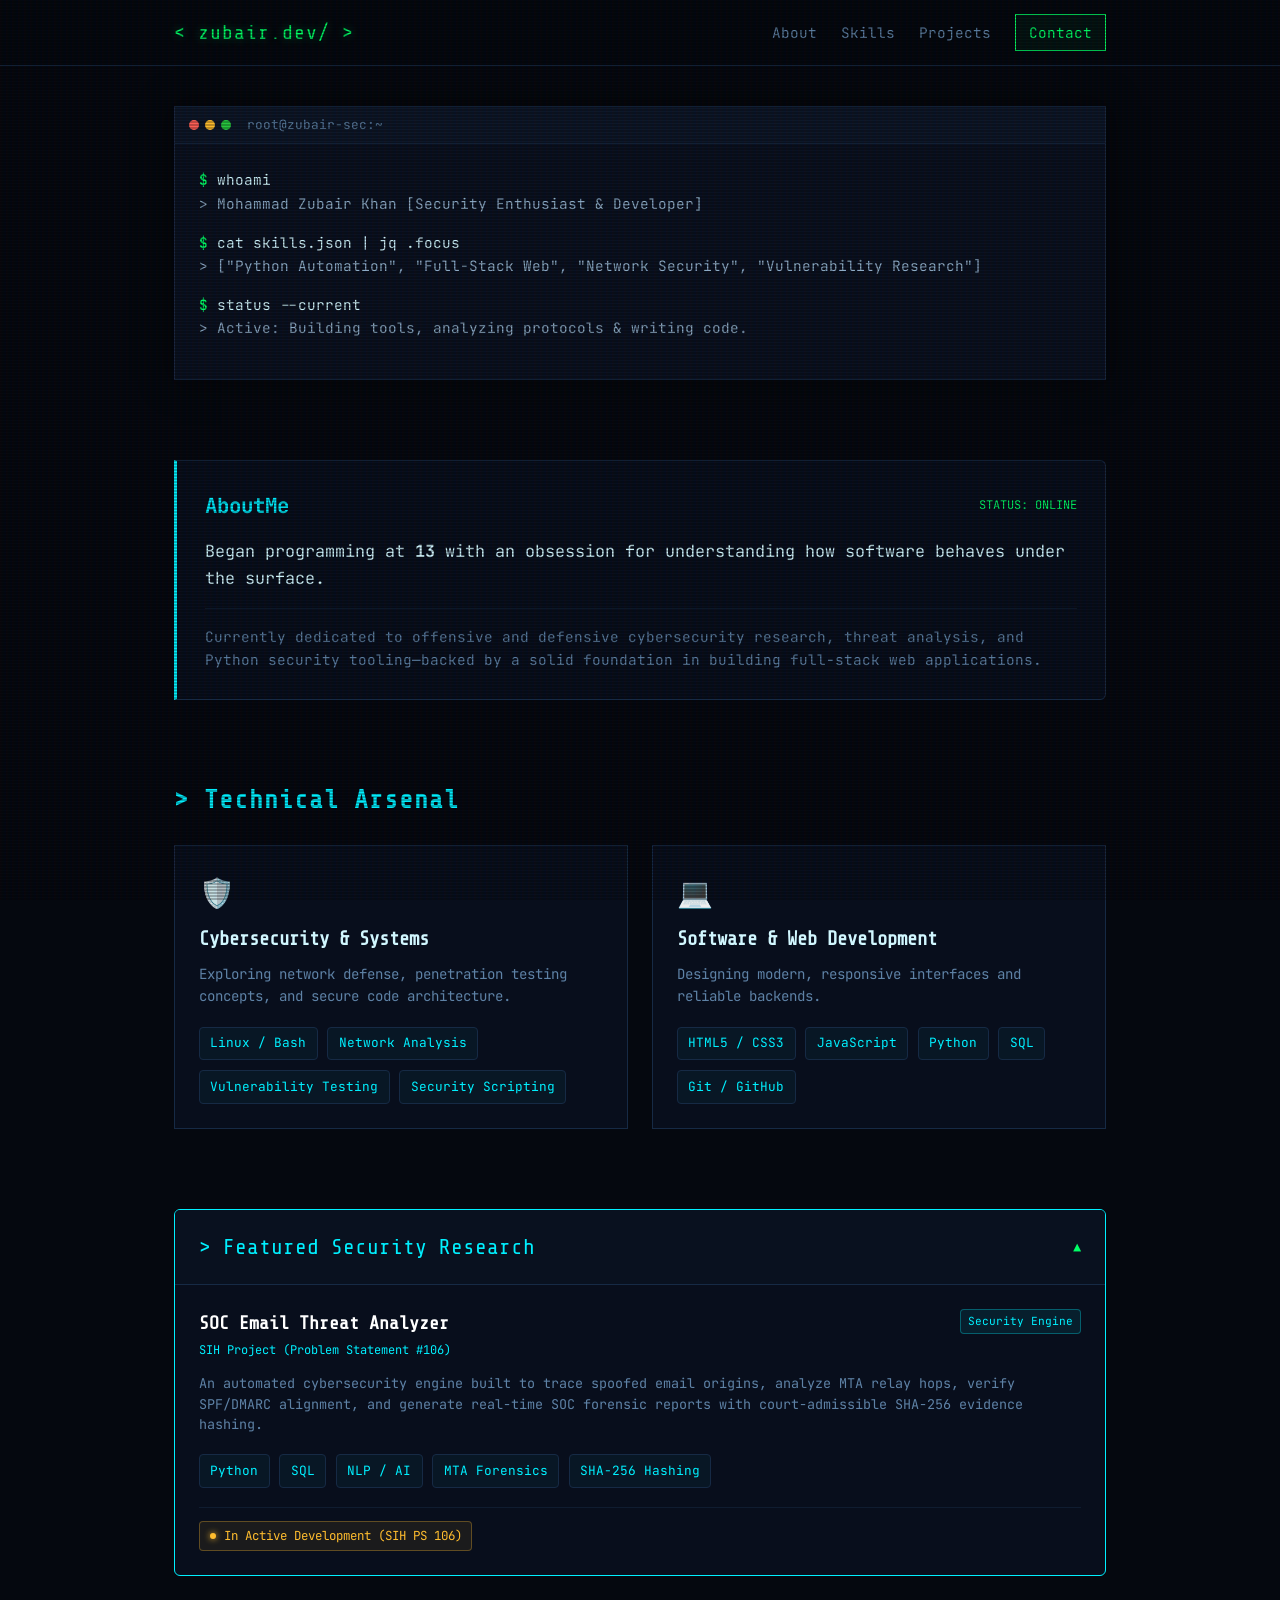
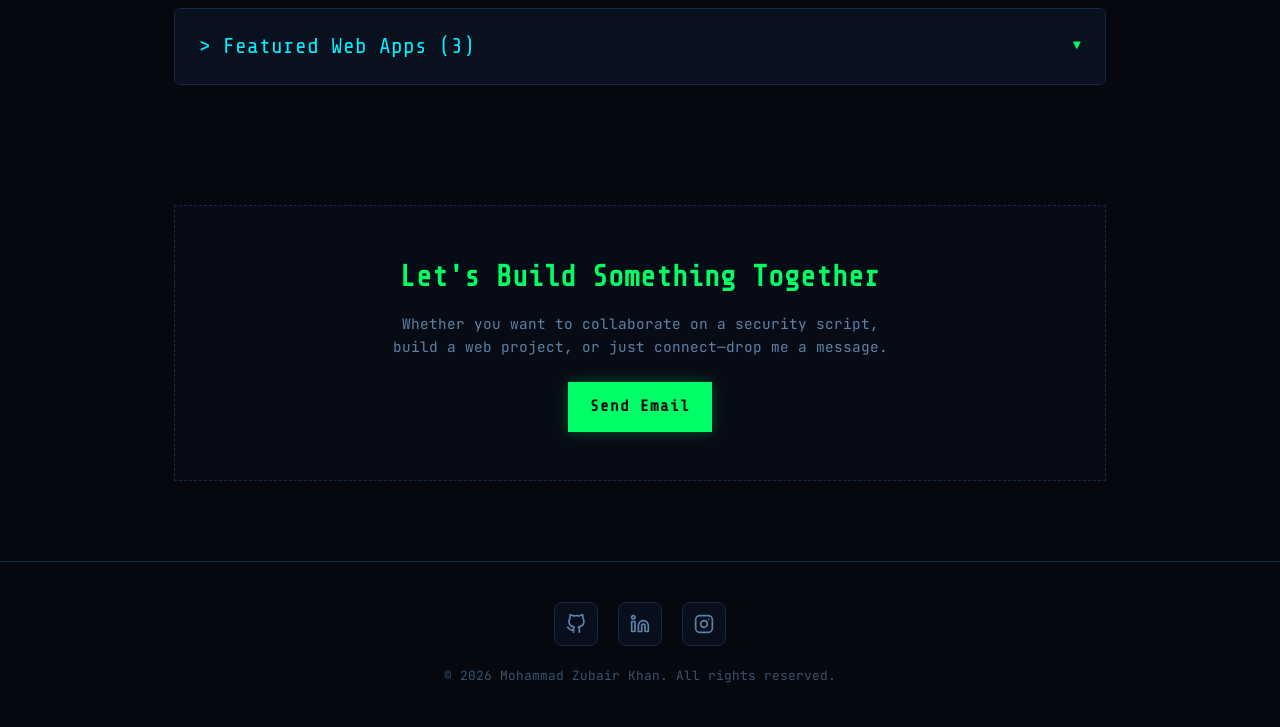
==== index.html @ 0b5e633c "Add files via upload" ====
<!DOCTYPE html>
<html lang="en">
<head>
  <meta charset="UTF-8">
  <meta name="viewport" content="width=device-width, initial-scale=1.0">
  <title>Mohammad Zubair Khan</title>
  <link rel="icon" type="image/svg+xml" href="favicon.svg">  <link rel="preconnect" href="https://fonts.googleapis.com">
  <link rel="preconnect" href="https://fonts.gstatic.com" crossorigin>
  <link href="https://fonts.googleapis.com/css2?family=JetBrains+Mono:wght@400;500;700&family=Share+Tech+Mono&display=swap" rel="stylesheet">
  <link rel="stylesheet" href="styles.css">
</head>
<body>

  <!-- Navbar -->
  <header class="navbar">
    <div class="nav-container">
      <a href="#" class="logo">&lt; zubair.dev/ &gt;</a>
      <nav class="nav-links">
        <a href="#about">About</a>
        <a href="#skills">Skills</a>
        <a href="#projects">Projects</a>
        <a href="#contact" class="nav-btn">Contact</a>
      </nav>
    </div>
  </header>

  <main class="container">
    
    <!-- Hero / Terminal Section -->
    <section class="hero-section">
      <div class="terminal-box">
        <div class="terminal-bar">
          <span class="dot red"></span>
          <span class="dot yellow"></span>
          <span class="dot green"></span>
          <span class="terminal-user">root@zubair-sec:~</span>
        </div>
        <div class="terminal-content">
          <p><span class="cmd">$</span> whoami</p>
          <p class="output">&gt; Mohammad Zubair Khan [Security Enthusiast &amp; Developer]</p>
          <p><span class="cmd">$</span> cat skills.json | jq .focus</p>
          <p class="output">&gt; ["Python Automation", "Full-Stack Web", "Network Security", "Vulnerability Research"]</p>
          <p><span class="cmd">$</span> status --current</p>
          <p class="output">&gt; Active: Building tools, analyzing protocols &amp; writing code.</p>
        </div>
      </div>
    </section>

    <!-- About Section -->
    <section class="about-section" id="about">
      <div class="hud-card">
        <div class="hud-header">
          <span class="hud-tag">AboutMe</span>
          <span class="hud-status">STATUS: ONLINE</span>
        </div>
        <p class="hud-lead">Began programming at <strong>13</strong> with an obsession for understanding how software behaves under the surface.</p>
        <div class="hud-divider"></div>
        <p class="hud-sub">Currently dedicated to offensive and defensive cybersecurity research, threat analysis, and Python security tooling—backed by a solid foundation in building full-stack web applications.</p>
      </div>
    </section>

    <!-- Skills Section -->
    <section class="skills-section" id="skills">
      <h2 class="section-title">&gt; Technical Arsenal</h2>
      <div class="skills-grid">
          <div class="skill-card">
          <div class="skill-icon">🛡️</div>
          <h3>Cybersecurity &amp; Systems</h3>
          <p>Exploring network defense, penetration testing concepts, and secure code architecture.</p>
          <div class="tags">
            <span>Linux / Bash</span>
            <span>Network Analysis</span>
            <span>Vulnerability Testing</span>
            <span>Security Scripting</span>
          </div>
        </div>
        <div class="skill-card">
          <div class="skill-icon">💻</div>
          <h3>Software &amp; Web Development</h3>
          <p>Designing modern, responsive interfaces and reliable backends.</p>
          <div class="tags">
            <span>HTML5 / CSS3</span>
            <span>JavaScript</span>
            <span>Python</span>
            <span>SQL</span>
            <span>Git / GitHub</span>
          </div>
        </div>
      </div>
    </section>

    <!-- Projects Section -->
    <section class="projects-section" id="projects">
      <!-- Dropdown 1: Security Research -->
      <details class="project-dropdown" open>
        <summary class="dropdown-header">
          <span class="dropdown-title">&gt; Featured Security Research</span>
          <span class="dropdown-icon">▼</span>
        </summary>
        <div class="dropdown-content">
          <div class="project-header">
            <div>
              <h3 class="project-title">SOC Email Threat Analyzer</h3>
              <span class="project-meta">SIH Project (Problem Statement #106)</span>
            </div>
            <span class="project-tag">Security Engine</span>
          </div>
          <p class="project-desc">An automated cybersecurity engine built to trace spoofed email origins, analyze MTA relay hops, verify SPF/DMARC alignment, and generate real-time SOC forensic reports with court-admissible SHA-256 evidence hashing.</p>
          <div class="tags">
            <span>Python</span>
            <span>SQL</span>
            <span>NLP / AI</span>
            <span>MTA Forensics</span>
            <span>SHA-256 Hashing</span>
          </div>
          <div class="project-footer">
            <span class="status-pill wip"><span class="pulse-dot yellow"></span> In Active Development (SIH PS 106)</span>
          </div>
        </div>
      </details>

      <!-- Dropdown 2: Web Apps -->
      <details class="project-dropdown">
        <summary class="dropdown-header">
          <span class="dropdown-title">&gt; Featured Web Apps (3)</span>
          <span class="dropdown-icon">▼</span>
        </summary>
        <div class="dropdown-content">
          <div class="web-projects-grid">
            
            <div class="project-card">
              <div class="project-header">
                <h3 class="project-title">GafferGrid</h3>
                <span class="project-tag">Web App</span>
              </div>
              <p class="project-desc">A custom CSS Grid and responsive UI layout utility designed for dynamic content structuring and fluid alignment.</p>
              <div class="tags">
                <span>JavaScript</span>
                <span>CSS Grid</span>
                <span>DOM API</span>
              </div>
              <div class="project-footer dual">
                <a href="https://github.com/iszubairkhan/GafferGrid" target="_blank" rel="noopener noreferrer" class="code-link">&lt;Code /&gt;</a>
                <a href="https://iszubairkhan.github.io/GafferGrid/" target="_blank" rel="noopener noreferrer" class="demo-link">[Live Demo &nearr;]</a>
              </div>
            </div>

            <div class="project-card">
              <div class="project-header">
                <h3 class="project-title">Roshambo Game</h3>
                <span class="project-tag">Game</span>
              </div>
              <p class="project-desc">Interactive Rock-Paper-Scissors game featuring automated decision logic, animations, and real-time score tracking.</p>
              <div class="tags">
                <span>JavaScript</span>
                <span>DOM Events</span>
                <span>CSS3</span>
              </div>
              <div class="project-footer dual">
                <a href="https://github.com/iszubairkhan/Roshambo.game" target="_blank" rel="noopener noreferrer" class="code-link">&lt;Code /&gt;</a>
                <a href="https://iszubairkhan.github.io/Roshambo.game/" target="_blank" rel="noopener noreferrer" class="demo-link">[Live Demo &nearr;]</a>
              </div>
            </div>

            <div class="project-card">
              <div class="project-header">
                <h3 class="project-title">Drum-Kit Audio</h3>
                <span class="project-tag">Web Audio</span>
              </div>
              <p class="project-desc">Responsive web synthesizer mapping keyboard keys and click events to synchronized audio samples with visual triggers.</p>
              <div class="tags">
                <span>JavaScript</span>
                <span>Audio API</span>
                <span>Listeners</span>
              </div>
              <div class="project-footer dual">
                <a href="https://github.com/iszubairkhan/Drum-kit" target="_blank" rel="noopener noreferrer" class="code-link">&lt;Code /&gt;</a>
                <a href="https://iszubairkhan.github.io/Drum-kit/" target="_blank" rel="noopener noreferrer" class="demo-link">[Live Demo &nearr;]</a>
              </div>
            </div>

          </div>

          <div class="archive-cta">
            <a href="projects.html" class="btn btn-secondary">&gt; View Complete Archive (5+ Repos) &rarr;</a>
          </div>
        </div>
      </details>
    </section>

    <!-- Contact Section -->
    <section class="contact-section" id="contact">
      <div class="contact-card">
        <h2>Let's Build Something Together</h2>
        <p>Whether you want to collaborate on a security script, build a web project, or just connect—drop me a message.</p>
        <a href="https://mail.google.com/mail/?view=cm&fs=1&to=zubairmohammad65089@gmail.com" target="_blank" rel="noopener noreferrer" class="btn btn-primary">Send Email</a>
      </div>
    </section>

  </main>

  <!-- Footer -->
  <footer class="footer">
    <div class="footer-socials">
      <a href="https://github.com/iszubairkhan" target="_blank" rel="noopener noreferrer" class="social-icon" aria-label="GitHub">
        <svg viewBox="0 0 24 24" width="20" height="20" stroke="currentColor" stroke-width="2" fill="none" stroke-linecap="round" stroke-linejoin="round"><path d="M9 19c-5 1.5-5-2.5-7-3m14 6v-3.87a3.37 3.37 0 0 0-.94-2.61c3.14-.35 6.44-1.54 6.44-7A5.44 5.44 0 0 0 20 4.77 5.07 5.07 0 0 0 19.91 1S18.73.65 16 2.48a13.38 13.38 0 0 0-7 0C6.27.65 5.09 1 5.09 1A5.07 5.07 0 0 0 5 4.77a5.44 5.44 0 0 0-1.5 3.78c0 5.42 3.3 6.61 6.44 7A3.37 3.37 0 0 0 9 18.13V22"></path></svg>
      </a>
      <a href="https://www.linkedin.com/in/mohammad-zubair-khan-9651ab315/" target="_blank" rel="noopener noreferrer" class="social-icon" aria-label="LinkedIn">
        <svg viewBox="0 0 24 24" width="20" height="20" stroke="currentColor" stroke-width="2" fill="none" stroke-linecap="round" stroke-linejoin="round"><path d="M16 8a6 6 0 0 1 6 6v7h-4v-7a2 2 0 0 0-2-2 2 2 0 0 0-2 2v7h-4v-7a6 6 0 0 1 6-6z"></path><rect x="2" y="9" width="4" height="12"></rect><circle cx="4" cy="4" r="2"></circle></svg>
      </a>
      <a href="https://www.instagram.com/zxbair_khan" target="_blank" rel="noopener noreferrer" class="social-icon" aria-label="Instagram">
        <svg viewBox="0 0 24 24" width="20" height="20" stroke="currentColor" stroke-width="2" fill="none" stroke-linecap="round" stroke-linejoin="round"><rect x="2" y="2" width="20" height="20" rx="5" ry="5"></rect><path d="M16 11.37A4 4 0 1 1 12.63 8 4 4 0 0 1 16 11.37z"></path><line x1="17.5" y1="6.5" x2="17.51" y2="6.5"></line></svg>
      </a>
    </div>
    <p class="copyright">&copy; <span id="year"></span> Mohammad Zubair Khan. All rights reserved.</p>
  </footer>

  <script>
    document.getElementById('year').textContent = new Date().getFullYear();
  </script>
</body>
</html>
---- styles.css ----
/* Variables */
:root {
  --bg-primary: #05080f;
  --bg-secondary: #0a1120;
  --bg-card: rgba(10, 17, 32, 0.75);
  --border-color: #162a45;
  --border-glow: #00ff66;
  --text-main: #d1f7ff;
  --text-muted: #5e82a6;
  --neon-green: #00ff66;
  --neon-cyan: #00f0ff;
  --terminal-dim: #00ff6633;
  --font-mono: 'JetBrains Mono', monospace;
  --font-display: 'Share Tech Mono', monospace;
}

/* Reset & Base */
* {
  margin: 0;
  padding: 0;
  box-sizing: border-box;
}

html {
  scroll-behavior: smooth;
}

body {
  background-color: var(--bg-primary);
  color: var(--text-main);
  font-family: var(--font-mono);
  line-height: 1.6;
  min-height: 100vh;
  position: relative;
  overflow-x: hidden;
}

body::before {
  content: "";
  position: fixed;
  inset: 0;
  background: linear-gradient(rgba(18, 16, 16, 0) 50%, rgba(0, 0, 0, 0.25) 50%),
              linear-gradient(90deg, rgba(255, 0, 0, 0.03), rgba(0, 255, 0, 0.01), rgba(0, 0, 255, 0.03));
  z-index: 999;
  background-size: 100% 3px, 6px 100%;
  pointer-events: none;
}

.container {
  max-width: 980px;
  margin: 0 auto;
  padding: 0 1.5rem;
}

/* Navbar */
.navbar {
  position: sticky;
  top: 0;
  backdrop-filter: blur(10px);
  background: rgba(5, 8, 15, 0.9);
  border-bottom: 1px solid var(--border-color);
  z-index: 100;
}

.nav-container {
  max-width: 980px;
  margin: 0 auto;
  padding: 0.9rem 1.5rem;
  display: flex;
  justify-content: space-between;
  align-items: center;
}

.logo {
  font-family: var(--font-display);
  font-size: 1.25rem;
  color: var(--neon-green);
  text-decoration: none;
  letter-spacing: 1px;
  text-shadow: 0 0 10px rgba(0, 255, 102, 0.4);
}

.nav-links {
  display: flex;
  align-items: center;
  gap: 1.5rem;
}

.nav-links a {
  color: var(--text-muted);
  text-decoration: none;
  font-size: 0.9rem;
  transition: all 0.2s ease;
}

.nav-links a:hover {
  color: var(--neon-cyan);
  text-shadow: 0 0 8px rgba(0, 240, 255, 0.6);
}

.nav-btn {
  padding: 0.35rem 0.8rem;
  border: 1px solid var(--neon-green);
  color: var(--neon-green) !important;
  background: rgba(0, 255, 102, 0.05);
}

.nav-btn:hover {
  background: var(--neon-green);
  color: #000 !important;
}

/* Common Section & Button Styles */
.hero-section, .about-section, .skills-section, .projects-section {
  padding: 2.5rem 0;
}

.section-title {
  font-family: var(--font-display);
  font-size: 1.6rem;
  color: var(--neon-cyan);
  margin-bottom: 1.5rem;
  letter-spacing: 1px;
}

.btn {
  display: inline-block;
  padding: 0.75rem 1.4rem;
  font-family: var(--font-display);
  font-size: 1rem;
  text-decoration: none;
  letter-spacing: 1px;
  transition: all 0.2s ease;
}

.btn-primary {
  background: var(--neon-green);
  color: #05080f;
  font-weight: bold;
  box-shadow: 0 0 12px rgba(0, 255, 102, 0.3);
}

.btn-primary:hover {
  background: #00cc52;
  box-shadow: 0 0 20px rgba(0, 255, 102, 0.6);
}

.btn-secondary {
  background: transparent;
  border: 1px solid var(--border-color);
  color: var(--neon-cyan);
}

.btn-secondary:hover {
  border-color: var(--neon-cyan);
  box-shadow: 0 0 12px rgba(0, 240, 255, 0.2);
}

/* Terminal Component */
.terminal-box {
  background: var(--bg-secondary);
  border: 1px solid var(--border-color);
  box-shadow: 0 0 30px rgba(0, 0, 0, 0.6);
}

.terminal-bar {
  background: #0d1728;
  padding: 0.5rem 0.9rem;
  display: flex;
  align-items: center;
  gap: 6px;
  border-bottom: 1px solid var(--border-color);
}

.dot { width: 10px; height: 10px; border-radius: 50%; }
.dot.red { background: #ff5f56; }
.dot.yellow { background: #ffbd2e; }
.dot.green { background: #27c93f; }
.terminal-user { margin-left: 10px; color: var(--text-muted); font-size: 0.8rem; }

.terminal-content {
  padding: 1.5rem;
  font-size: 0.9rem;
}

.terminal-content .cmd { color: var(--neon-green); font-weight: 600; }
.terminal-content .output { color: #8faec9; margin-bottom: 1rem; }

/* HUD About Card */
.hud-card {
  background: var(--bg-card);
  border-left: 3px solid var(--neon-cyan);
  border-top: 1px solid var(--border-color);
  border-right: 1px solid var(--border-color);
  border-bottom: 1px solid var(--border-color);
  padding: 1.75rem;
  border-radius: 0 6px 6px 0;
}

.hud-header {
  display: flex;
  justify-content: space-between;
  align-items: center;
  font-size: 0.75rem;
  font-family: var(--font-mono);
  margin-bottom: 1rem;
}

.hud-tag { color: var(--neon-cyan); font-size: 1.3rem; font-weight: bold; }
.hud-status { color: var(--neon-green); }
.hud-lead { font-size: 1.05rem; color: var(--text-main); line-height: 1.6; }
.hud-divider { height: 1px; background: rgba(22, 42, 69, 0.6); margin: 1rem 0; }
.hud-sub { color: var(--text-muted); font-size: 0.9rem; }

/* Skills Section */
.skills-grid {
  display: grid;
  grid-template-columns: repeat(auto-fit, minmax(290px, 1fr));
  gap: 1.5rem;
}

.skill-card {
  background: var(--bg-card);
  border: 1px solid var(--border-color);
  padding: 1.5rem;
  transition: all 0.2s ease;
}

.skill-card:hover {
  border-color: var(--neon-cyan);
  box-shadow: 0 0 15px rgba(0, 240, 255, 0.15);
}

.skill-icon { font-size: 1.8rem; margin-bottom: 0.5rem; }
.skill-card h3 { font-family: var(--font-display); font-size: 1.2rem; margin-bottom: 0.5rem; }
.skill-card p { color: var(--text-muted); font-size: 0.88rem; margin-bottom: 1.2rem; }

/* Pulsing Badges */
.tags {
  display: flex;
  flex-wrap: wrap;
  gap: 0.6rem;
}

.tags span {
  font-family: var(--font-mono);
  font-size: 0.8rem;
  background: rgba(0, 240, 255, 0.04);
  border: 1px solid var(--border-color);
  padding: 0.35rem 0.65rem;
  border-radius: 4px;
  color: var(--neon-cyan);
  transition: all 0.2s ease;
  animation: cyberPulse 3s infinite alternate ease-in-out;
}

.tags span:nth-child(2n) { animation-delay: 0.6s; }
.tags span:nth-child(3n) { animation-delay: 1.2s; }
.tags span:nth-child(4n) { animation-delay: 1.8s; }

.tags span:hover {
  border-color: var(--neon-cyan);
  background: rgba(0, 240, 255, 0.15);
  box-shadow: 0 0 12px rgba(0, 240, 255, 0.6);
  color: #fff;
  transform: translateY(-2px);
}

@keyframes cyberPulse {
  0%, 100% { border-color: var(--border-color); box-shadow: 0 0 0 rgba(0, 240, 255, 0); opacity: 0.85; }
  50% { border-color: rgba(0, 240, 255, 0.4); box-shadow: 0 0 8px rgba(0, 240, 255, 0.25); opacity: 1; }
}

/* Dropdowns & Projects */
.project-dropdown {
  margin-bottom: 2rem;
  border: 1px solid var(--border-color);
  background: var(--bg-card);
  border-radius: 6px;
  overflow: hidden;
  transition: border-color 0.2s ease;
}

.project-dropdown:hover { border-color: rgba(0, 240, 255, 0.4); }
.project-dropdown[open] { border-color: var(--neon-cyan); }

.dropdown-header {
  list-style: none;
  cursor: pointer;
  padding: 1.25rem 1.5rem;
  display: flex;
  justify-content: space-between;
  align-items: center;
  background: rgba(10, 17, 32, 0.95);
  user-select: none;
}

.dropdown-header::-webkit-details-marker { display: none; }
.dropdown-title { font-family: var(--font-display); font-size: 1.35rem; color: var(--neon-cyan); }
.dropdown-icon { font-size: 0.8rem; color: var(--neon-green); transition: transform 0.25s ease; }
.project-dropdown[open] .dropdown-icon { transform: rotate(180deg); }

.dropdown-content {
  padding: 1.5rem;
  border-top: 1px solid var(--border-color);
}

.project-header {
  display: flex;
  justify-content: space-between;
  align-items: flex-start;
  gap: 0.5rem;
  margin-bottom: 0.8rem;
}

.project-title { font-family: var(--font-display); font-size: 1.15rem; color: #fff; }
.project-meta { display: block; font-size: 0.75rem; color: var(--neon-cyan); margin-top: 2px; }

.project-tag {
  font-size: 0.7rem;
  color: var(--neon-cyan);
  background: rgba(0, 240, 255, 0.08);
  border: 1px solid rgba(0, 240, 255, 0.3);
  padding: 0.15rem 0.45rem;
  border-radius: 4px;
  white-space: nowrap;
}

.project-desc {
  color: var(--text-muted);
  font-size: 0.84rem;
  line-height: 1.55;
  margin-bottom: 1.2rem;
  flex-grow: 1;
}

.web-projects-grid {
  display: grid;
  grid-template-columns: repeat(3, 1fr);
  gap: 1.25rem;
}

.project-card {
  background: var(--bg-card);
  border: 1px solid var(--border-color);
  padding: 1.5rem;
  border-radius: 6px;
  display: flex;
  flex-direction: column;
  justify-content: space-between;
  transition: all 0.25s ease;
}

.project-card:hover {
  border-color: var(--neon-cyan);
  box-shadow: 0 0 15px rgba(0, 240, 255, 0.15);
  transform: translateY(-2px);
}

.project-footer {
  margin-top: 1.2rem;
  padding-top: 0.8rem;
  border-top: 1px solid rgba(22, 42, 69, 0.5);
  display: flex;
  align-items: center;
}

.project-footer.dual { justify-content: space-between; }

.code-link, .demo-link {
  font-size: 0.82rem;
  text-decoration: none;
  transition: all 0.2s ease;
}

.code-link { color: var(--neon-green); }
.demo-link { color: var(--neon-cyan); }
.code-link:hover, .demo-link:hover { text-shadow: 0 0 8px currentColor; }

.archive-cta {
  text-align: center;
  margin-top: 2rem;
}

/* Status Indicators */
.status-pill.wip {
  display: inline-flex;
  align-items: center;
  gap: 8px;
  font-size: 0.78rem;
  color: #ffbd2e;
  background: rgba(255, 189, 46, 0.08);
  border: 1px solid rgba(255, 189, 46, 0.3);
  padding: 0.25rem 0.6rem;
  border-radius: 4px;
}

.pulse-dot.yellow {
  width: 6px;
  height: 6px;
  border-radius: 50%;
  background: #ffbd2e;
  box-shadow: 0 0 6px #ffbd2e;
  animation: blink 1.5s infinite ease-in-out;
}

@keyframes blink {
  0%, 100% { opacity: 0.3; }
  50% { opacity: 1; }
}

/* Contact & Footer */
.contact-section { padding: 3rem 0 5rem; }

.contact-card {
  border: 1px dashed var(--border-color);
  background: rgba(10, 17, 32, 0.4);
  padding: 3rem 1.5rem;
  text-align: center;
}

.contact-card h2 { font-family: var(--font-display); font-size: 1.8rem; color: var(--neon-green); margin-bottom: 0.8rem; }
.contact-card p { color: var(--text-muted); max-width: 500px; margin: 0 auto 1.5rem; font-size: 0.9rem; }

.footer {
  border-top: 1px solid var(--border-color);
  padding: 2.5rem 1rem;
  text-align: center;
}

.footer-socials {
  display: flex;
  justify-content: center;
  gap: 1.25rem;
  margin-bottom: 1.25rem;
}

.social-icon {
  display: inline-flex;
  align-items: center;
  justify-content: center;
  width: 44px;
  height: 44px;
  border-radius: 8px;
  background: var(--bg-card);
  border: 1px solid var(--border-color);
  color: var(--text-muted);
  transition: all 0.25s ease;
}

.social-icon:hover {
  color: var(--neon-cyan);
  border-color: var(--neon-cyan);
  background: rgba(0, 240, 255, 0.08);
  box-shadow: 0 0 15px rgba(0, 240, 255, 0.25);
  transform: translateY(-3px);
}

.copyright { color: #3b536b; font-size: 0.8rem; }

/* Archive Table Styles */
.archive-container { padding: 4rem 1.5rem 6rem; }
.archive-title { font-family: var(--font-display); font-size: clamp(1.8rem, 4vw, 2.5rem); color: var(--neon-cyan); margin-bottom: 0.5rem; }
.archive-subtitle { color: var(--text-muted); font-size: 0.95rem; margin-bottom: 2.5rem; }

.table-responsive {
  width: 100%;
  overflow-x: auto;
  border: 1px solid var(--border-color);
  background: var(--bg-card);
}

.archive-table {
  width: 100%;
  border-collapse: collapse;
  text-align: left;
  font-size: 0.9rem;
}

.archive-table th {
  font-family: var(--font-display);
  color: var(--neon-green);
  padding: 1rem 1.2rem;
  border-bottom: 1px solid var(--border-color);
  background: rgba(10, 17, 32, 0.9);
}

.archive-table td {
  padding: 1.1rem 1.2rem;
  border-bottom: 1px solid rgba(22, 42, 69, 0.5);
}

.archive-table tr:hover td { background: rgba(0, 240, 255, 0.03); }
.col-year { color: var(--text-muted); font-size: 0.85rem; }
.col-title { font-weight: 600; color: #fff; }
.col-cat { color: var(--text-muted); font-size: 0.85rem; }
.col-tech { color: var(--neon-cyan); font-size: 0.82rem; }
.col-links a { color: var(--neon-green); text-decoration: none; font-weight: 600; transition: all 0.2s ease; }
.col-links a:hover { color: var(--neon-cyan); text-shadow: 0 0 8px rgba(0, 240, 255, 0.6); }

/* Responsive Media Queries */
@media (max-width: 900px) {
  .web-projects-grid { grid-template-columns: 1fr; }
}

@media (max-width: 640px) {
  .nav-links a:not(.nav-btn) { display: none; }
}
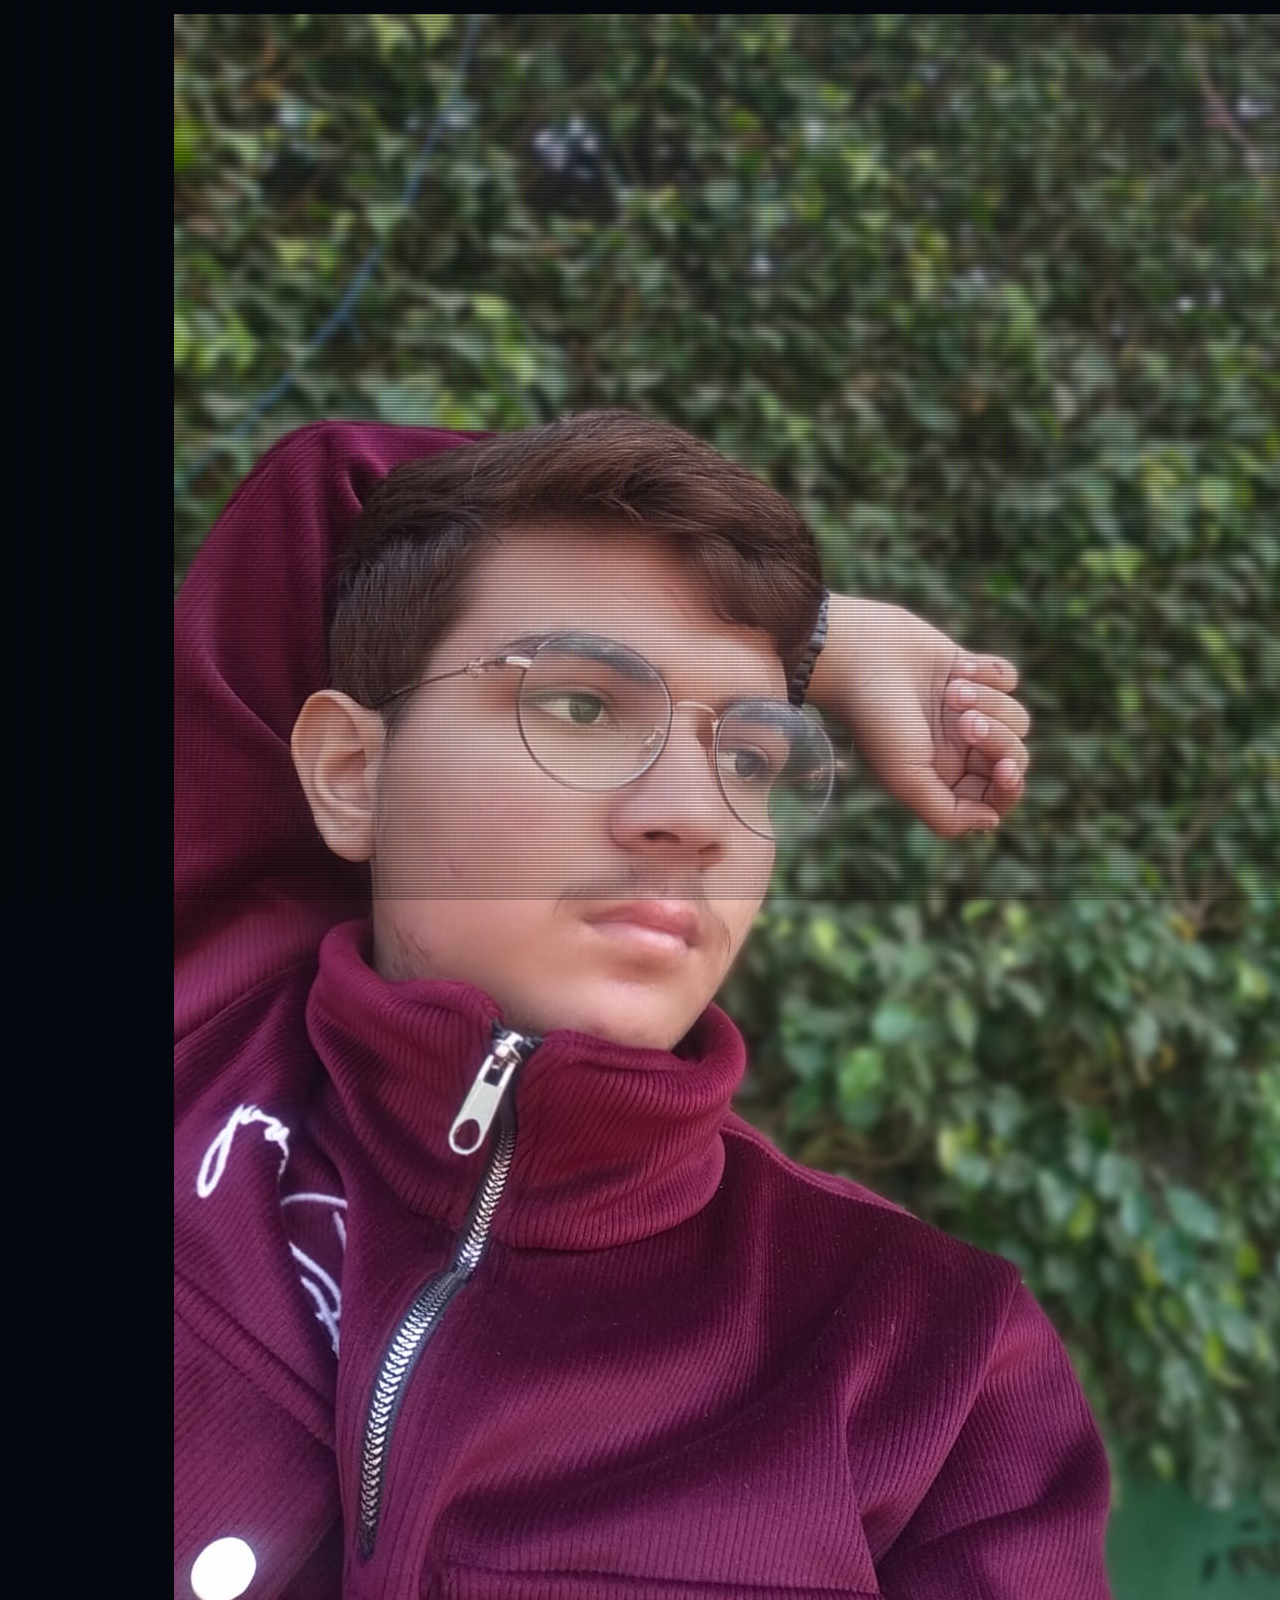
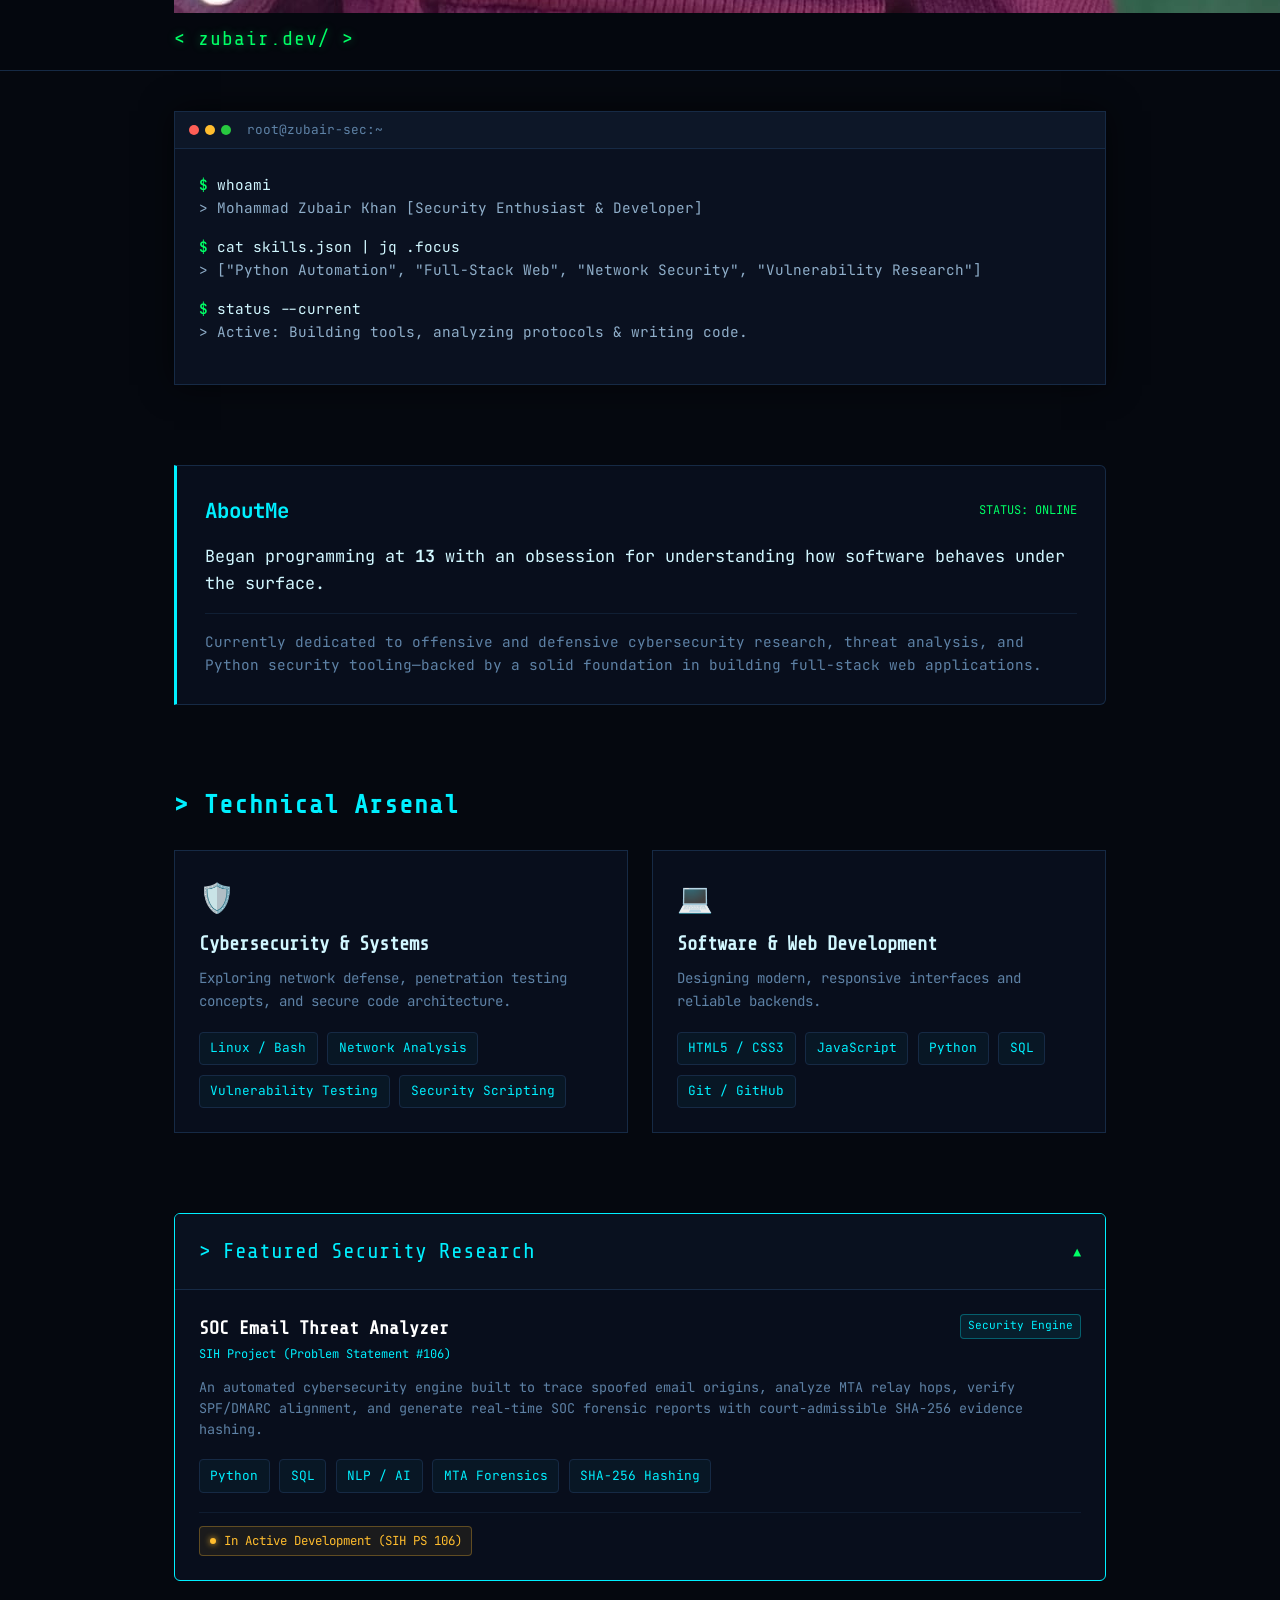
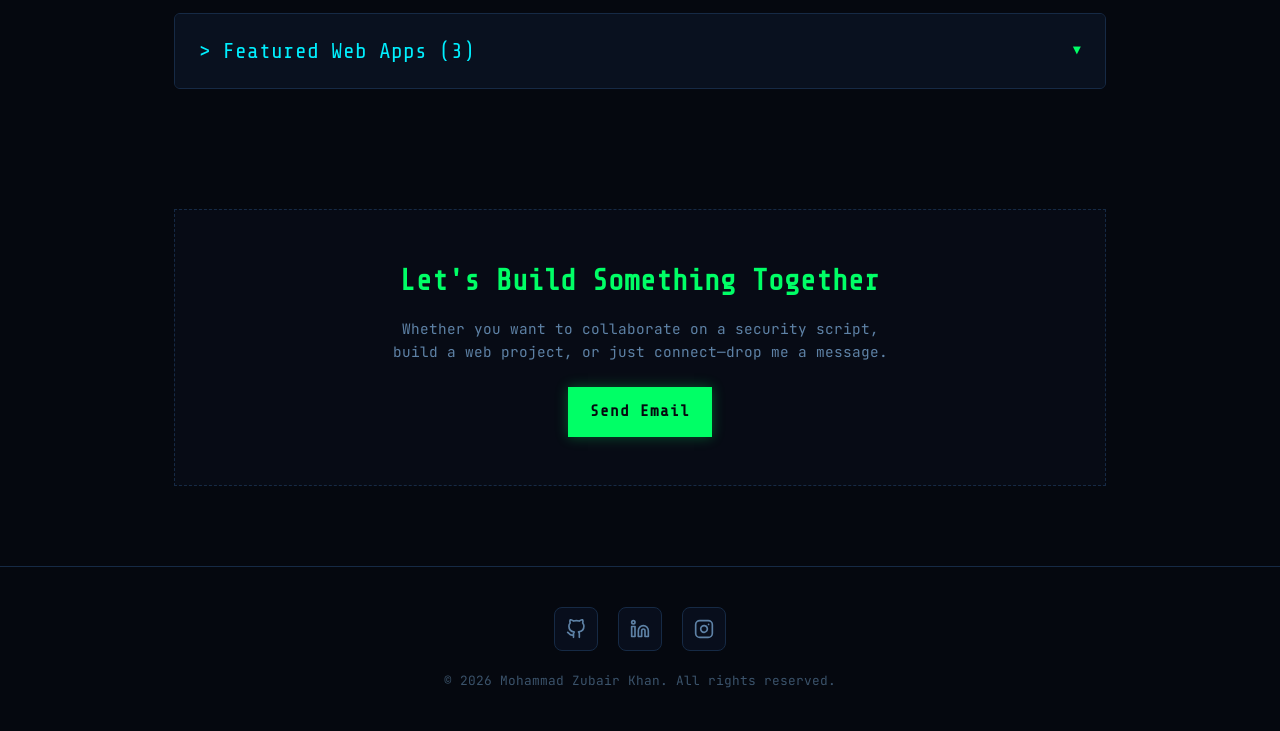
==== commit 8962aee8: "Update index.html" ====
--- a/index.html
+++ b/index.html
@@ -14,7 +14,10 @@
   <!-- Navbar -->
   <header class="navbar">
     <div class="nav-container">
-      <a href="#" class="logo">&lt; zubair.dev/ &gt;</a>
+      <a href="#" class="logo">
+          <img src="zubair.jpg" alt="Zubair Khan" class="nav-avatar">
+          <span>&lt; zubair.dev/ &gt;</span>
+      </a>
       <nav class="nav-links">
         <a href="#about">About</a>
         <a href="#skills">Skills</a>
@@ -219,4 +222,4 @@
     document.getElementById('year').textContent = new Date().getFullYear();
   </script>
 </body>
-</html>+</html>
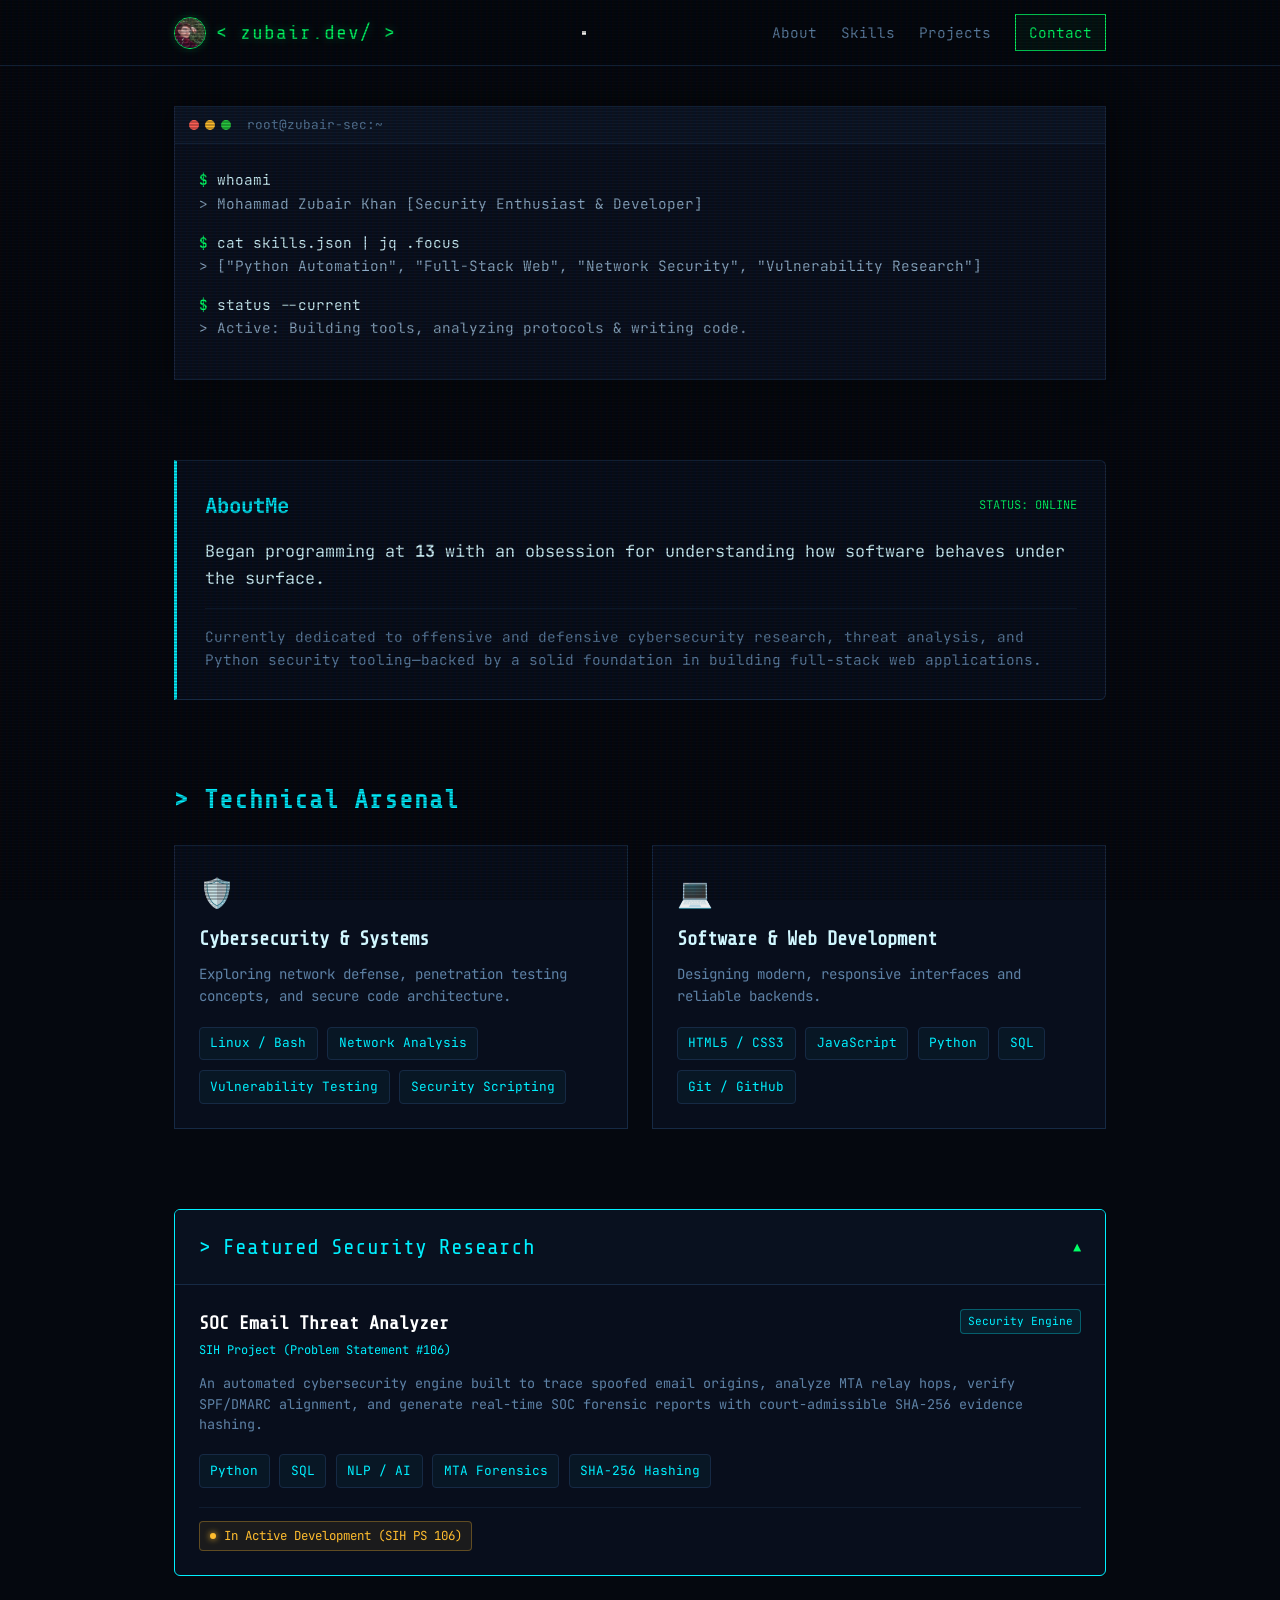
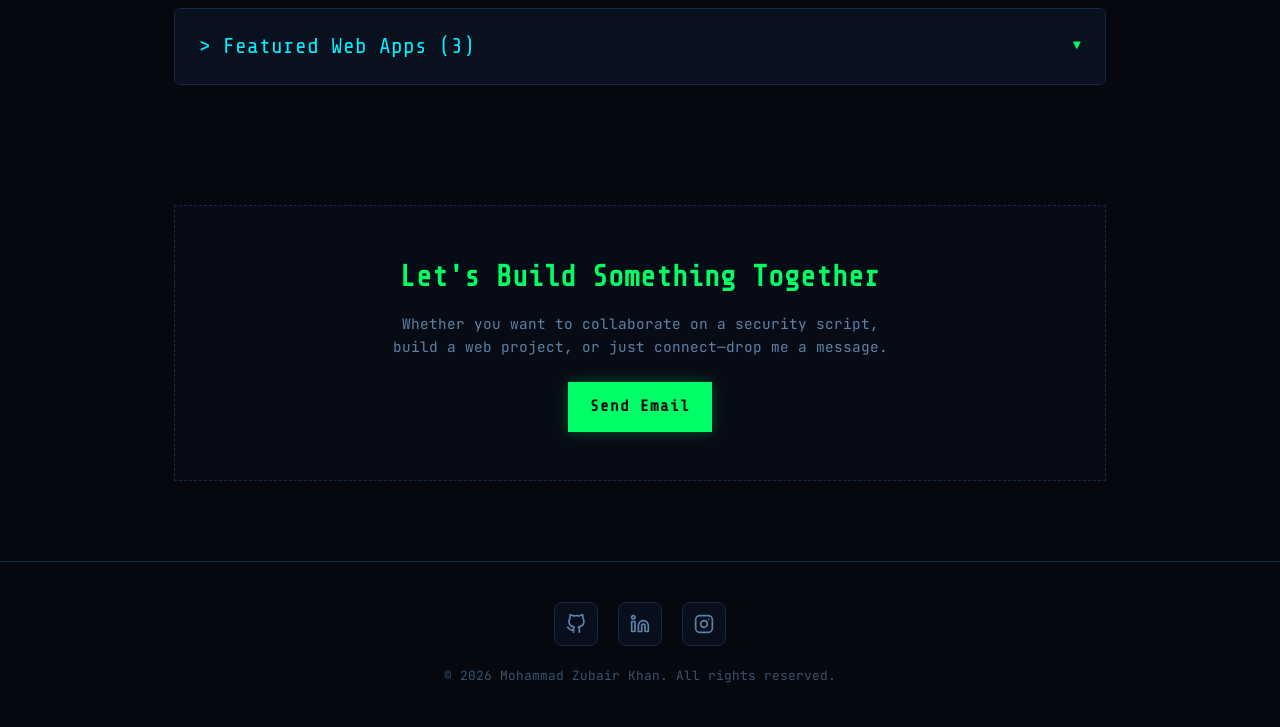
==== commit 15d9ec0c: "Update index.html" ====
--- a/index.html
+++ b/index.html
@@ -18,12 +18,18 @@
           <img src="zubair.jpg" alt="Zubair Khan" class="nav-avatar">
           <span>&lt; zubair.dev/ &gt;</span>
       </a>
-      <nav class="nav-links">
-        <a href="#about">About</a>
-        <a href="#skills">Skills</a>
-        <a href="#projects">Projects</a>
-        <a href="#contact" class="nav-btn">Contact</a>
-      </nav>
+      <button class="menu-toggle" id="menuToggle" aria-label="Toggle Navigation">
+      <span class="bar"></span>
+      <span class="bar"></span>
+      <span class="bar"></span>
+     </button>
+
+    <nav class="nav-links" id="navMenu">
+      <a href="#about" class="nav-item">About</a>
+      <a href="#skills" class="nav-item">Skills</a>
+      <a href="#projects" class="nav-item">Projects</a>
+      <a href="#contact" class="nav-btn nav-item">Contact</a>
+    </nav>
     </div>
   </header>
 
@@ -219,7 +225,25 @@
   </footer>
 
   <script>
-    document.getElementById('year').textContent = new Date().getFullYear();
+  document.getElementById('year').textContent = new Date().getFullYear();
+
+  const menuToggle = document.getElementById('menuToggle');
+  const navMenu = document.getElementById('navMenu');
+  const navItems = document.querySelectorAll('.nav-item');
+
+  // Toggle dropdown on button click
+    menuToggle.addEventListener('click', () => {
+    menuToggle.classList.toggle('active');
+    navMenu.classList.toggle('active');
+  });
+
+  // Close menu automatically when any link is clicked
+  navItems.forEach(item => {
+    item.addEventListener('click', () => {
+      menuToggle.classList.remove('active');
+      navMenu.classList.remove('active');
+    });
+  });
   </script>
 </body>
 </html>
--- a/styles.css
+++ b/styles.css
@@ -498,6 +498,28 @@
 .col-links a { color: var(--neon-green); text-decoration: none; font-weight: 600; transition: all 0.2s ease; }
 .col-links a:hover { color: var(--neon-cyan); text-shadow: 0 0 8px rgba(0, 240, 255, 0.6); }
 
+.logo {
+  display: flex;
+  align-items: center;
+  gap: 10px;
+  text-decoration: none;
+}
+
+.nav-avatar {
+  width: 32px;
+  height: 32px;
+  border-radius: 50%;
+  object-fit: cover;
+  border: 1.5px solid #00ff66; /* matches terminal green accent */
+  box-shadow: 0 0 8px rgba(0, 255, 102, 0.25);
+  transition: transform 0.2s ease, box-shadow 0.2s ease;
+}
+
+.logo:hover .nav-avatar {
+  transform: scale(1.08);
+  box-shadow: 0 0 12px rgba(0, 255, 102, 0.45);
+}
+
 /* Responsive Media Queries */
 @media (max-width: 900px) {
   .web-projects-grid { grid-template-columns: 1fr; }
@@ -505,4 +527,4 @@
 
 @media (max-width: 640px) {
   .nav-links a:not(.nav-btn) { display: none; }
-}+}
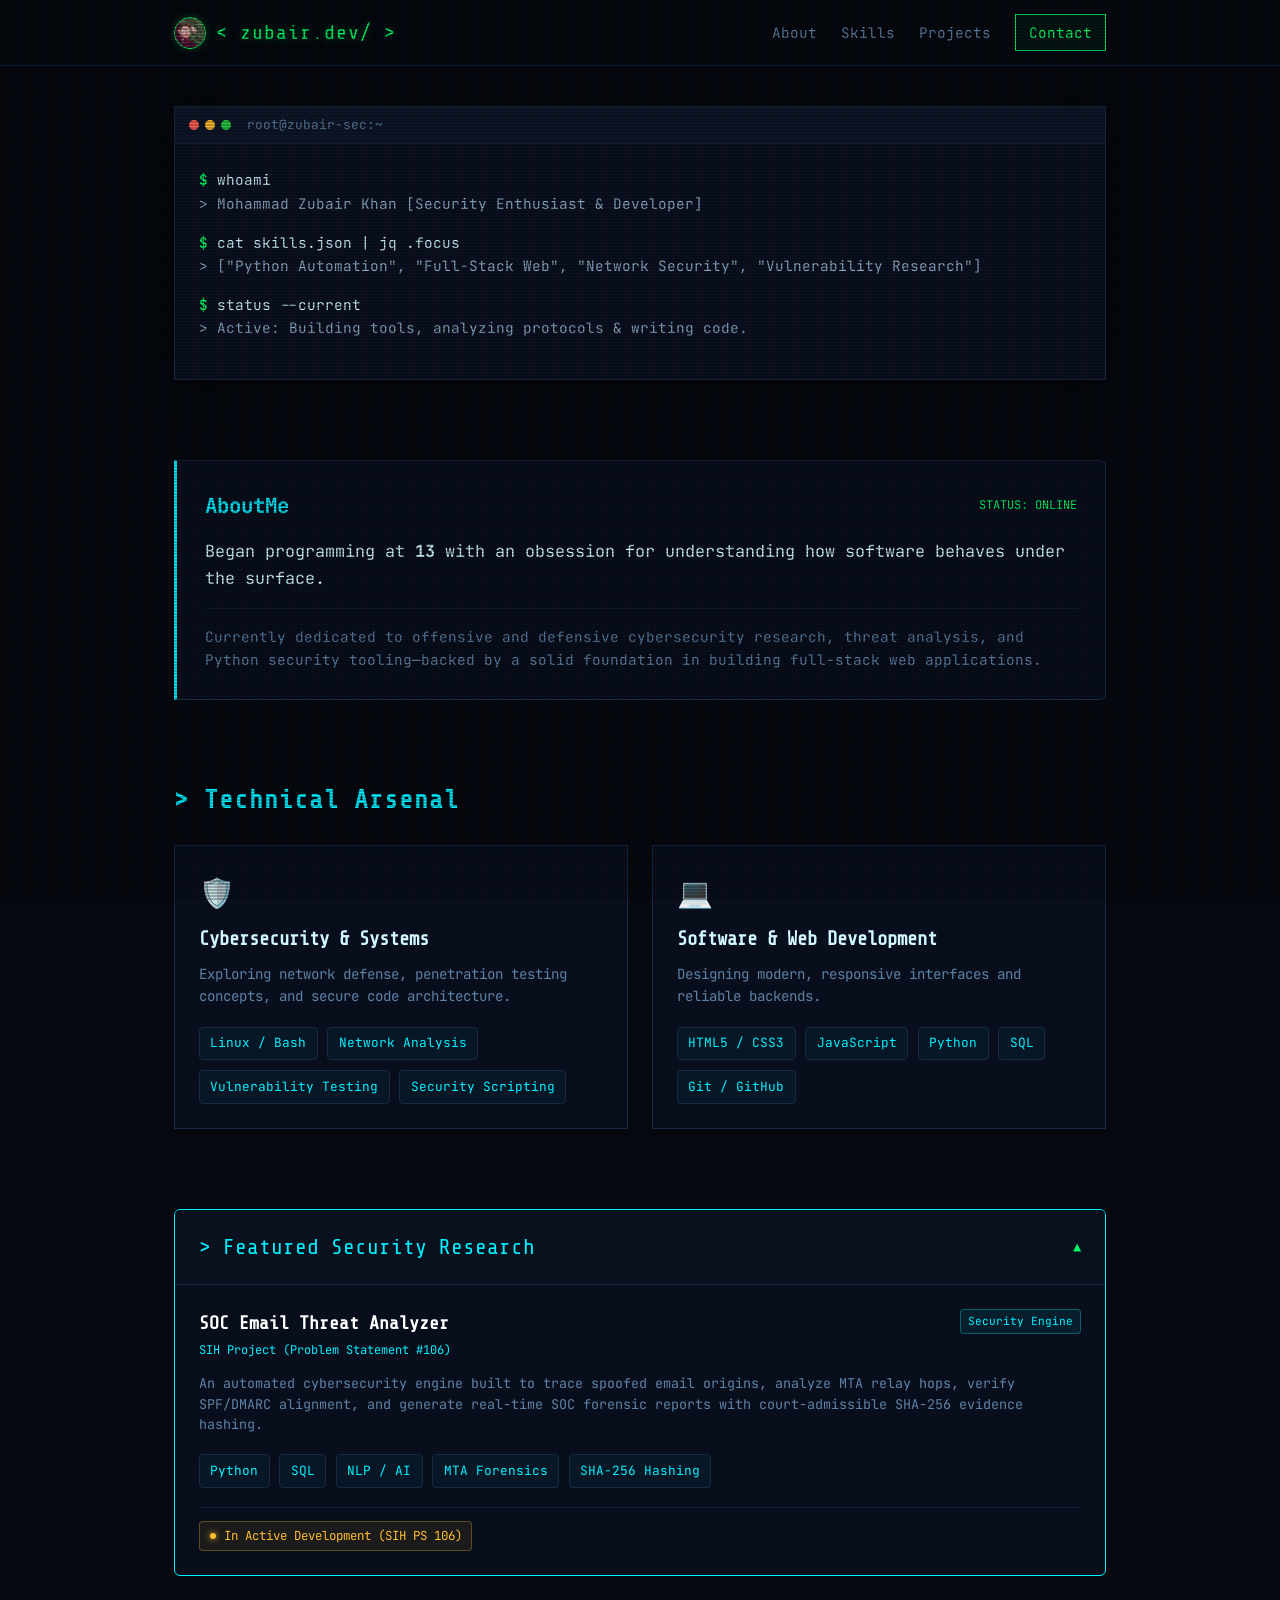
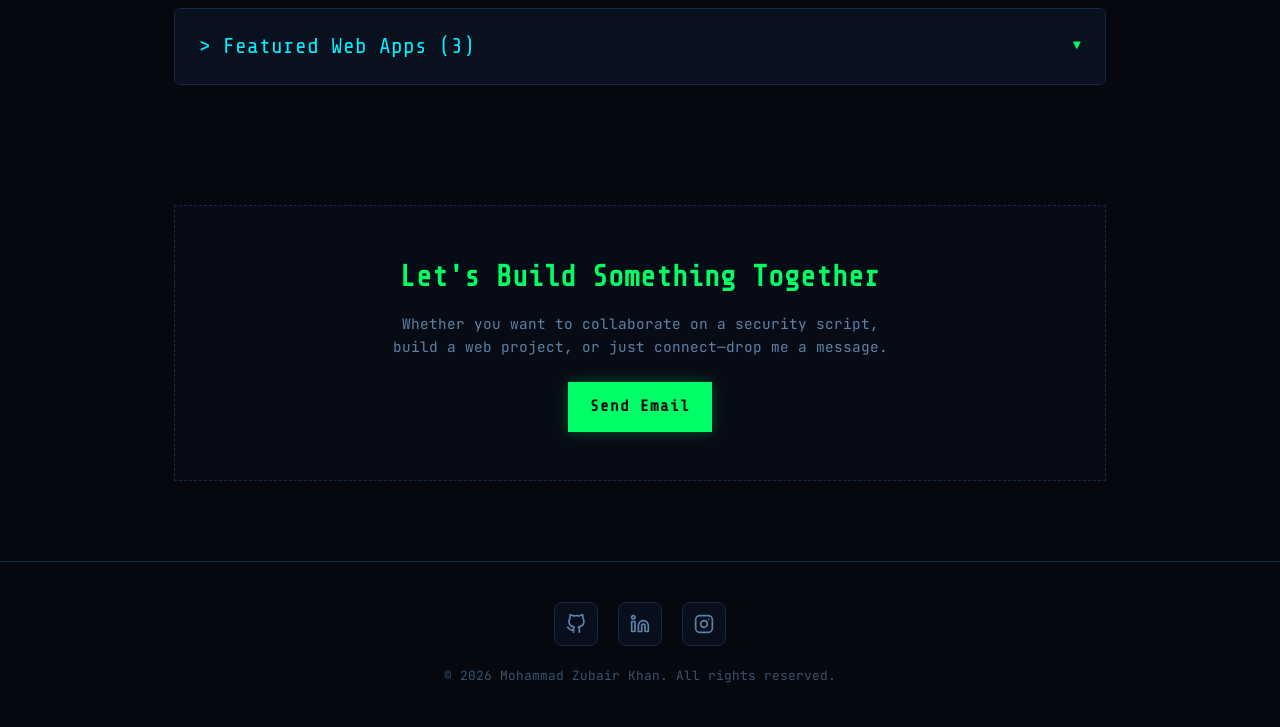
==== commit ba5fd346: "Update index.html" ====
--- a/index.html
+++ b/index.html
@@ -202,7 +202,7 @@
       <div class="contact-card">
         <h2>Let's Build Something Together</h2>
         <p>Whether you want to collaborate on a security script, build a web project, or just connect—drop me a message.</p>
-        <a href="https://mail.google.com/mail/?view=cm&fs=1&to=zubairmohammad65089@gmail.com" target="_blank" rel="noopener noreferrer" class="btn btn-primary">Send Email</a>
+        <a href="mailto:zubairmohammad65089@gmail.com" target="_blank" rel="noopener noreferrer" class="btn btn-primary">Send Email</a>
       </div>
     </section>
 
--- a/styles.css
+++ b/styles.css
@@ -1,4 +1,4 @@
-/* Variables */
+/* Variables & Tokens */
 :root {
   --bg-primary: #05080f;
   --bg-secondary: #0a1120;
@@ -14,8 +14,8 @@
   --font-display: 'Share Tech Mono', monospace;
 }
 
-/* Reset & Base */
-* {
+/* Reset & Scaffolding */
+*, *::before, *::after {
   margin: 0;
   padding: 0;
   box-sizing: border-box;
@@ -35,15 +35,16 @@
   overflow-x: hidden;
 }
 
+/* CRT Scanline Overlay */
 body::before {
   content: "";
   position: fixed;
   inset: 0;
   background: linear-gradient(rgba(18, 16, 16, 0) 50%, rgba(0, 0, 0, 0.25) 50%),
               linear-gradient(90deg, rgba(255, 0, 0, 0.03), rgba(0, 255, 0, 0.01), rgba(0, 0, 255, 0.03));
-  z-index: 999;
   background-size: 100% 3px, 6px 100%;
   pointer-events: none;
+  z-index: 999;
 }
 
 .container {
@@ -52,7 +53,7 @@
   padding: 0 1.5rem;
 }
 
-/* Navbar */
+/* Header & Navbar */
 .navbar {
   position: sticky;
   top: 0;
@@ -72,6 +73,9 @@
 }
 
 .logo {
+  display: flex;
+  align-items: center;
+  gap: 10px;
   font-family: var(--font-display);
   font-size: 1.25rem;
   color: var(--neon-green);
@@ -80,6 +84,21 @@
   text-shadow: 0 0 10px rgba(0, 255, 102, 0.4);
 }
 
+.nav-avatar {
+  width: 32px;
+  height: 32px;
+  border-radius: 50%;
+  object-fit: cover;
+  border: 1.5px solid var(--neon-green);
+  box-shadow: 0 0 8px rgba(0, 255, 102, 0.25);
+  transition: transform 0.2s ease, box-shadow 0.2s ease;
+}
+
+.logo:hover .nav-avatar {
+  transform: scale(1.08);
+  box-shadow: 0 0 12px rgba(0, 255, 102, 0.45);
+}
+
 .nav-links {
   display: flex;
   align-items: center;
@@ -110,7 +129,29 @@
   color: #000 !important;
 }
 
-/* Common Section & Button Styles */
+/* Hamburger Toggle Button */
+.menu-toggle {
+  display: none;
+  flex-direction: column;
+  justify-content: space-between;
+  width: 24px;
+  height: 18px;
+  background: transparent;
+  border: none;
+  cursor: pointer;
+  padding: 0;
+  z-index: 1001;
+}
+
+.menu-toggle .bar {
+  width: 100%;
+  height: 2px;
+  background-color: var(--neon-green);
+  border-radius: 2px;
+  transition: all 0.3s ease-in-out;
+}
+
+/* Typography, Buttons & Layout Modules */
 .hero-section, .about-section, .skills-section, .projects-section {
   padding: 2.5rem 0;
 }
@@ -186,13 +227,11 @@
 .terminal-content .cmd { color: var(--neon-green); font-weight: 600; }
 .terminal-content .output { color: #8faec9; margin-bottom: 1rem; }
 
-/* HUD About Card */
+/* HUD / About Card */
 .hud-card {
   background: var(--bg-card);
+  border: 1px solid var(--border-color);
   border-left: 3px solid var(--neon-cyan);
-  border-top: 1px solid var(--border-color);
-  border-right: 1px solid var(--border-color);
-  border-bottom: 1px solid var(--border-color);
   padding: 1.75rem;
   border-radius: 0 6px 6px 0;
 }
@@ -212,7 +251,7 @@
 .hud-divider { height: 1px; background: rgba(22, 42, 69, 0.6); margin: 1rem 0; }
 .hud-sub { color: var(--text-muted); font-size: 0.9rem; }
 
-/* Skills Section */
+/* Skills Grid & Tag Badges */
 .skills-grid {
   display: grid;
   grid-template-columns: repeat(auto-fit, minmax(290px, 1fr));
@@ -235,7 +274,6 @@
 .skill-card h3 { font-family: var(--font-display); font-size: 1.2rem; margin-bottom: 0.5rem; }
 .skill-card p { color: var(--text-muted); font-size: 0.88rem; margin-bottom: 1.2rem; }
 
-/* Pulsing Badges */
 .tags {
   display: flex;
   flex-wrap: wrap;
@@ -271,7 +309,7 @@
   50% { border-color: rgba(0, 240, 255, 0.4); box-shadow: 0 0 8px rgba(0, 240, 255, 0.25); opacity: 1; }
 }
 
-/* Dropdowns & Projects */
+/* Dropdowns & Projects Showcase */
 .project-dropdown {
   margin-bottom: 2rem;
   border: 1px solid var(--border-color);
@@ -303,6 +341,29 @@
 .dropdown-content {
   padding: 1.5rem;
   border-top: 1px solid var(--border-color);
+}
+
+.web-projects-grid {
+  display: grid;
+  grid-template-columns: repeat(3, 1fr);
+  gap: 1.25rem;
+}
+
+.project-card {
+  background: var(--bg-card);
+  border: 1px solid var(--border-color);
+  padding: 1.5rem;
+  border-radius: 6px;
+  display: flex;
+  flex-direction: column;
+  justify-content: space-between;
+  transition: all 0.25s ease;
+}
+
+.project-card:hover {
+  border-color: var(--neon-cyan);
+  box-shadow: 0 0 15px rgba(0, 240, 255, 0.15);
+  transform: translateY(-2px);
 }
 
 .project-header {
@@ -334,29 +395,6 @@
   flex-grow: 1;
 }
 
-.web-projects-grid {
-  display: grid;
-  grid-template-columns: repeat(3, 1fr);
-  gap: 1.25rem;
-}
-
-.project-card {
-  background: var(--bg-card);
-  border: 1px solid var(--border-color);
-  padding: 1.5rem;
-  border-radius: 6px;
-  display: flex;
-  flex-direction: column;
-  justify-content: space-between;
-  transition: all 0.25s ease;
-}
-
-.project-card:hover {
-  border-color: var(--neon-cyan);
-  box-shadow: 0 0 15px rgba(0, 240, 255, 0.15);
-  transform: translateY(-2px);
-}
-
 .project-footer {
   margin-top: 1.2rem;
   padding-top: 0.8rem;
@@ -377,10 +415,7 @@
 .demo-link { color: var(--neon-cyan); }
 .code-link:hover, .demo-link:hover { text-shadow: 0 0 8px currentColor; }
 
-.archive-cta {
-  text-align: center;
-  margin-top: 2rem;
-}
+.archive-cta { text-align: center; margin-top: 2rem; }
 
 /* Status Indicators */
 .status-pill.wip {
@@ -477,54 +512,97 @@
   font-size: 0.9rem;
 }
 
+.archive-table th, .archive-table td {
+  padding: 1.1rem 1.2rem;
+  border-bottom: 1px solid rgba(22, 42, 69, 0.5);
+}
+
 .archive-table th {
   font-family: var(--font-display);
   color: var(--neon-green);
-  padding: 1rem 1.2rem;
-  border-bottom: 1px solid var(--border-color);
+  border-bottom-color: var(--border-color);
   background: rgba(10, 17, 32, 0.9);
 }
 
-.archive-table td {
-  padding: 1.1rem 1.2rem;
-  border-bottom: 1px solid rgba(22, 42, 69, 0.5);
-}
-
 .archive-table tr:hover td { background: rgba(0, 240, 255, 0.03); }
-.col-year { color: var(--text-muted); font-size: 0.85rem; }
+.col-year, .col-cat { color: var(--text-muted); font-size: 0.85rem; }
 .col-title { font-weight: 600; color: #fff; }
-.col-cat { color: var(--text-muted); font-size: 0.85rem; }
 .col-tech { color: var(--neon-cyan); font-size: 0.82rem; }
 .col-links a { color: var(--neon-green); text-decoration: none; font-weight: 600; transition: all 0.2s ease; }
 .col-links a:hover { color: var(--neon-cyan); text-shadow: 0 0 8px rgba(0, 240, 255, 0.6); }
 
-.logo {
-  display: flex;
-  align-items: center;
-  gap: 10px;
-  text-decoration: none;
-}
-
-.nav-avatar {
-  width: 32px;
-  height: 32px;
-  border-radius: 50%;
-  object-fit: cover;
-  border: 1.5px solid #00ff66; /* matches terminal green accent */
-  box-shadow: 0 0 8px rgba(0, 255, 102, 0.25);
-  transition: transform 0.2s ease, box-shadow 0.2s ease;
-}
-
-.logo:hover .nav-avatar {
-  transform: scale(1.08);
-  box-shadow: 0 0 12px rgba(0, 255, 102, 0.45);
-}
-
-/* Responsive Media Queries */
+/* Animation Keyframes */
+@keyframes fadeIn {
+  from { opacity: 0; transform: translateY(-8px); }
+  to { opacity: 1; transform: translateY(0); }
+}
+
+/* Responsive Breakpoints */
 @media (max-width: 900px) {
   .web-projects-grid { grid-template-columns: 1fr; }
 }
 
+@media (max-width: 768px) {
+  .menu-toggle { display: flex; }
+
+  .nav-links {
+    position: absolute;
+    top: 100%;
+    left: 0;
+    right: 0;
+    width: 100%;
+    background: rgba(10, 13, 20, 0.96);
+    backdrop-filter: blur(10px);
+    border-bottom: 1px solid rgba(0, 255, 102, 0.2);
+    flex-direction: column;
+    align-items: center;
+    justify-content: center;
+    gap: 1.25rem;
+    padding: 1.5rem 0;
+    display: none;
+  }
+
+  .nav-links.active {
+    display: flex;
+    animation: fadeIn 0.25s ease-in-out forwards;
+  }
+
+  .nav-links a,
+  .nav-links .nav-item {
+    display: block !important;
+    visibility: visible !important;
+    opacity: 1 !important;
+    color: #e6edf3 !important;
+    font-family: inherit;
+    font-size: 1rem;
+    text-decoration: none;
+    padding: 0.4rem 1rem;
+    transition: color 0.2s ease;
+  }
+
+  .nav-links a:hover {
+    color: var(--neon-green) !important;
+  }
+
+  .nav-links .nav-btn {
+    border: 1px solid var(--neon-green) !important;
+    color: var(--neon-green) !important;
+    border-radius: 4px;
+    margin-top: 0.5rem;
+    padding: 0.5rem 1.5rem !important;
+  }
+
+  .nav-links .nav-btn:hover {
+    background: rgba(0, 255, 102, 0.15) !important;
+  }
+
+  .menu-toggle.active .bar:nth-child(1) { transform: translateY(8px) rotate(45deg); }
+  .menu-toggle.active .bar:nth-child(2) { opacity: 0; }
+  .menu-toggle.active .bar:nth-child(3) { transform: translateY(-8px) rotate(-45deg); }
+}
+
 @media (max-width: 640px) {
-  .nav-links a:not(.nav-btn) { display: none; }
-}
+  .skills-grid { grid-template-columns: 1fr; }
+  .hud-header { flex-direction: column; align-items: flex-start; gap: 0.4rem; }
+  .contact-card { padding: 2rem 1rem; }
+}
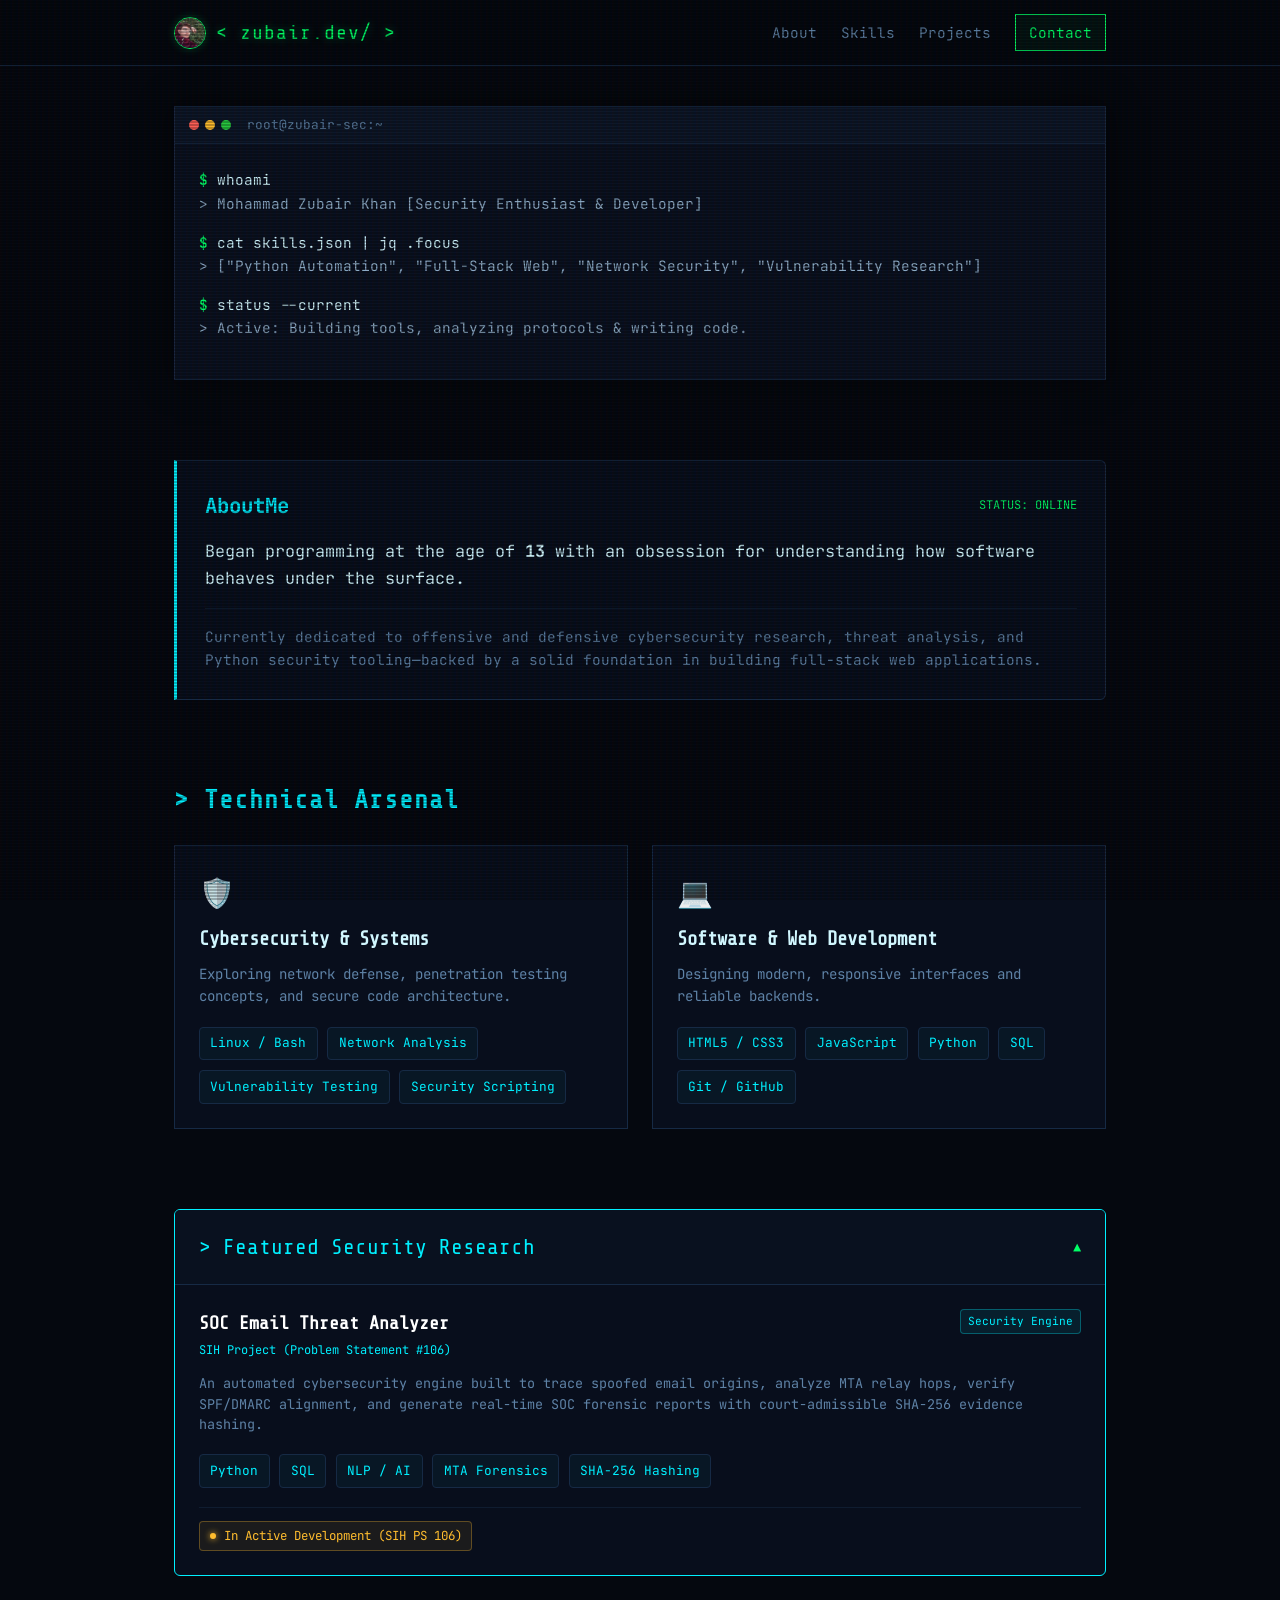
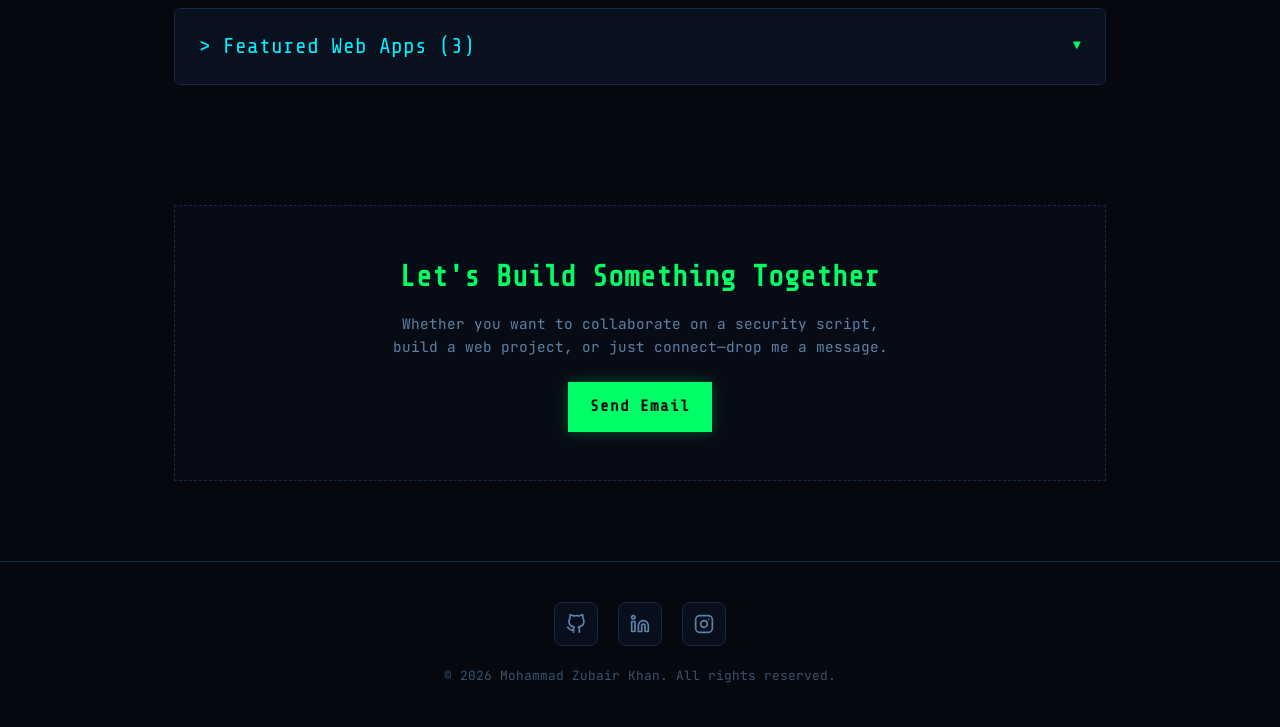
==== commit b854cd12: "Update index.html" ====
--- a/index.html
+++ b/index.html
@@ -62,7 +62,7 @@
           <span class="hud-tag">AboutMe</span>
           <span class="hud-status">STATUS: ONLINE</span>
         </div>
-        <p class="hud-lead">Began programming at <strong>13</strong> with an obsession for understanding how software behaves under the surface.</p>
+        <p class="hud-lead">Began programming at the age of <strong>13</strong> with an obsession for understanding how software behaves under the surface.</p>
         <div class="hud-divider"></div>
         <p class="hud-sub">Currently dedicated to offensive and defensive cybersecurity research, threat analysis, and Python security tooling—backed by a solid foundation in building full-stack web applications.</p>
       </div>
